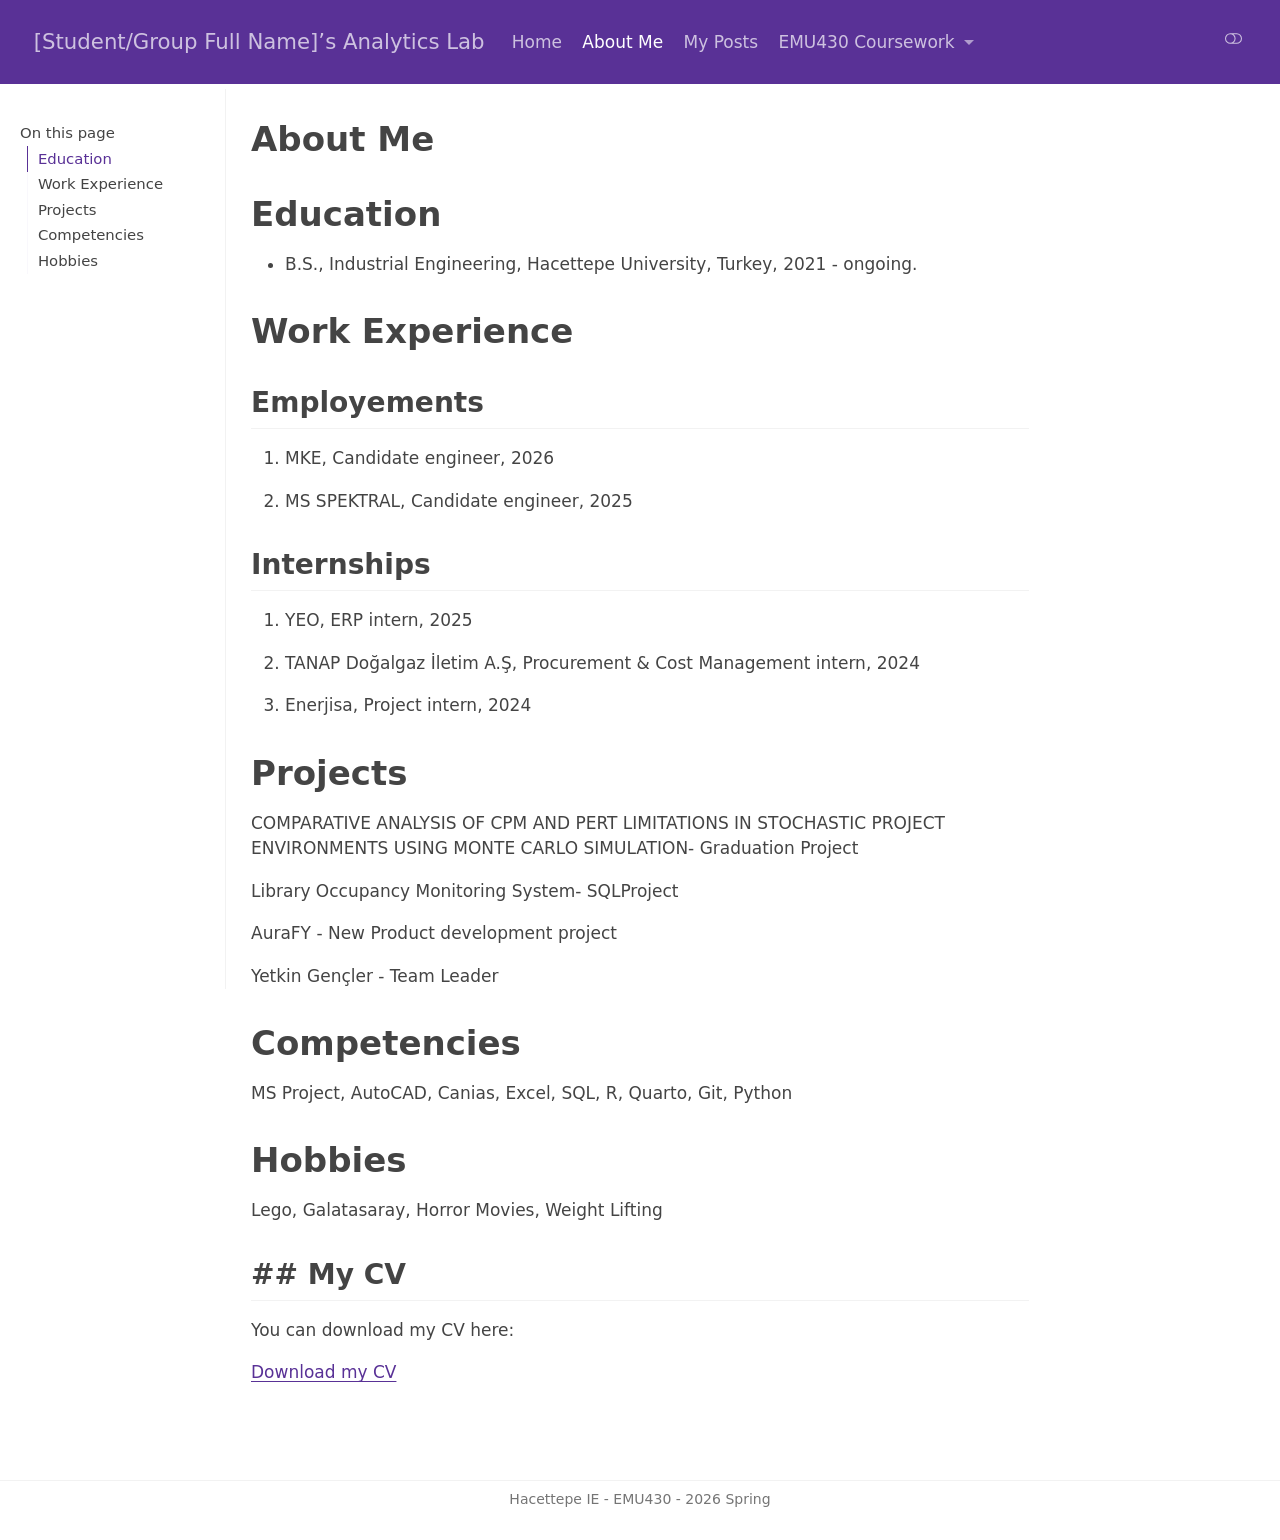
==== docs/about.html @ e5dae3d8 "Update personal website and add CV" ====
<!DOCTYPE html>
<html xmlns="http://www.w3.org/1999/xhtml" lang="en" xml:lang="en"><head>

<meta charset="utf-8">
<meta name="generator" content="quarto-1.8.25">

<meta name="viewport" content="width=device-width, initial-scale=1.0, user-scalable=yes">


<title>About Me – [Student/Group Full Name]’s Analytics Lab</title>
<style>
code{white-space: pre-wrap;}
span.smallcaps{font-variant: small-caps;}
div.columns{display: flex; gap: min(4vw, 1.5em);}
div.column{flex: auto; overflow-x: auto;}
div.hanging-indent{margin-left: 1.5em; text-indent: -1.5em;}
ul.task-list{list-style: none;}
ul.task-list li input[type="checkbox"] {
  width: 0.8em;
  margin: 0 0.8em 0.2em -1em; /* quarto-specific, see https://github.com/quarto-dev/quarto-cli/issues/4556 */ 
  vertical-align: middle;
}
</style>


<script src="site_libs/quarto-nav/quarto-nav.js"></script>
<script src="site_libs/quarto-nav/headroom.min.js"></script>
<script src="site_libs/clipboard/clipboard.min.js"></script>
<script src="site_libs/quarto-search/autocomplete.umd.js"></script>
<script src="site_libs/quarto-search/fuse.min.js"></script>
<script src="site_libs/quarto-search/quarto-search.js"></script>
<meta name="quarto:offset" content="./">
<script src="site_libs/quarto-html/quarto.js" type="module"></script>
<script src="site_libs/quarto-html/tabsets/tabsets.js" type="module"></script>
<script src="site_libs/quarto-html/axe/axe-check.js" type="module"></script>
<script src="site_libs/quarto-html/popper.min.js"></script>
<script src="site_libs/quarto-html/tippy.umd.min.js"></script>
<script src="site_libs/quarto-html/anchor.min.js"></script>
<link href="site_libs/quarto-html/tippy.css" rel="stylesheet">
<link href="site_libs/quarto-html/quarto-syntax-highlighting-7b89279ff1a6dce999919e0e67d4d9ec.css" rel="stylesheet" class="quarto-color-scheme" id="quarto-text-highlighting-styles">
<link href="site_libs/quarto-html/quarto-syntax-highlighting-dark-707d8167ce6003fca903bfe2be84ab7f.css" rel="stylesheet" class="quarto-color-scheme quarto-color-alternate" id="quarto-text-highlighting-styles">
<link href="site_libs/quarto-html/quarto-syntax-highlighting-7b89279ff1a6dce999919e0e67d4d9ec.css" rel="stylesheet" class="quarto-color-scheme-extra" id="quarto-text-highlighting-styles">
<script src="site_libs/bootstrap/bootstrap.min.js"></script>
<link href="site_libs/bootstrap/bootstrap-icons.css" rel="stylesheet">
<link href="site_libs/bootstrap/bootstrap-1f4f0a526e33a25f9ede20238f494f88.min.css" rel="stylesheet" append-hash="true" class="quarto-color-scheme" id="quarto-bootstrap" data-mode="light">
<link href="site_libs/bootstrap/bootstrap-dark-b7d7e4963d0d63b27f52642e5120691d.min.css" rel="stylesheet" append-hash="true" class="quarto-color-scheme quarto-color-alternate" id="quarto-bootstrap" data-mode="dark">
<link href="site_libs/bootstrap/bootstrap-1f4f0a526e33a25f9ede20238f494f88.min.css" rel="stylesheet" append-hash="true" class="quarto-color-scheme-extra" id="quarto-bootstrap" data-mode="light">
<script id="quarto-search-options" type="application/json">{
  "location": "navbar",
  "copy-button": false,
  "collapse-after": 3,
  "panel-placement": "end",
  "type": "overlay",
  "limit": 50,
  "keyboard-shortcut": [
    "f",
    "/",
    "s"
  ],
  "show-item-context": false,
  "language": {
    "search-no-results-text": "No results",
    "search-matching-documents-text": "matching documents",
    "search-copy-link-title": "Copy link to search",
    "search-hide-matches-text": "Hide additional matches",
    "search-more-match-text": "more match in this document",
    "search-more-matches-text": "more matches in this document",
    "search-clear-button-title": "Clear",
    "search-text-placeholder": "",
    "search-detached-cancel-button-title": "Cancel",
    "search-submit-button-title": "Submit",
    "search-label": "Search"
  }
}</script>


<link rel="stylesheet" href="styles.css">
</head>

<body class="docked nav-fixed quarto-light"><script id="quarto-html-before-body" type="application/javascript">
    const toggleBodyColorMode = (bsSheetEl) => {
      const mode = bsSheetEl.getAttribute("data-mode");
      const bodyEl = window.document.querySelector("body");
      if (mode === "dark") {
        bodyEl.classList.add("quarto-dark");
        bodyEl.classList.remove("quarto-light");
      } else {
        bodyEl.classList.add("quarto-light");
        bodyEl.classList.remove("quarto-dark");
      }
    }
    const toggleBodyColorPrimary = () => {
      const bsSheetEl = window.document.querySelector("link#quarto-bootstrap:not([rel=disabled-stylesheet])");
      if (bsSheetEl) {
        toggleBodyColorMode(bsSheetEl);
      }
    }
    const setColorSchemeToggle = (alternate) => {
      const toggles = window.document.querySelectorAll('.quarto-color-scheme-toggle');
      for (let i=0; i < toggles.length; i++) {
        const toggle = toggles[i];
        if (toggle) {
          if (alternate) {
            toggle.classList.add("alternate");
          } else {
            toggle.classList.remove("alternate");
          }
        }
      }
    };
    const toggleColorMode = (alternate) => {
      // Switch the stylesheets
      const primaryStylesheets = window.document.querySelectorAll('link.quarto-color-scheme:not(.quarto-color-alternate)');
      const alternateStylesheets = window.document.querySelectorAll('link.quarto-color-scheme.quarto-color-alternate');
      manageTransitions('#quarto-margin-sidebar .nav-link', false);
      if (alternate) {
        // note: dark is layered on light, we don't disable primary!
        enableStylesheet(alternateStylesheets);
        for (const sheetNode of alternateStylesheets) {
          if (sheetNode.id === "quarto-bootstrap") {
            toggleBodyColorMode(sheetNode);
          }
        }
      } else {
        disableStylesheet(alternateStylesheets);
        enableStylesheet(primaryStylesheets)
        toggleBodyColorPrimary();
      }
      manageTransitions('#quarto-margin-sidebar .nav-link', true);
      // Switch the toggles
      setColorSchemeToggle(alternate)
      // Hack to workaround the fact that safari doesn't
      // properly recolor the scrollbar when toggling (#1455)
      if (navigator.userAgent.indexOf('Safari') > 0 && navigator.userAgent.indexOf('Chrome') == -1) {
        manageTransitions("body", false);
        window.scrollTo(0, 1);
        setTimeout(() => {
          window.scrollTo(0, 0);
          manageTransitions("body", true);
        }, 40);
      }
    }
    const disableStylesheet = (stylesheets) => {
      for (let i=0; i < stylesheets.length; i++) {
        const stylesheet = stylesheets[i];
        stylesheet.rel = 'disabled-stylesheet';
      }
    }
    const enableStylesheet = (stylesheets) => {
      for (let i=0; i < stylesheets.length; i++) {
        const stylesheet = stylesheets[i];
        if(stylesheet.rel !== 'stylesheet') { // for Chrome, which will still FOUC without this check
          stylesheet.rel = 'stylesheet';
        }
      }
    }
    const manageTransitions = (selector, allowTransitions) => {
      const els = window.document.querySelectorAll(selector);
      for (let i=0; i < els.length; i++) {
        const el = els[i];
        if (allowTransitions) {
          el.classList.remove('notransition');
        } else {
          el.classList.add('notransition');
        }
      }
    }
    const isFileUrl = () => {
      return window.location.protocol === 'file:';
    }
    const hasAlternateSentinel = () => {
      let styleSentinel = getColorSchemeSentinel();
      if (styleSentinel !== null) {
        return styleSentinel === "alternate";
      } else {
        return false;
      }
    }
    const setStyleSentinel = (alternate) => {
      const value = alternate ? "alternate" : "default";
      if (!isFileUrl()) {
        window.localStorage.setItem("quarto-color-scheme", value);
      } else {
        localAlternateSentinel = value;
      }
    }
    const getColorSchemeSentinel = () => {
      if (!isFileUrl()) {
        const storageValue = window.localStorage.getItem("quarto-color-scheme");
        return storageValue != null ? storageValue : localAlternateSentinel;
      } else {
        return localAlternateSentinel;
      }
    }
    const toggleGiscusIfUsed = (isAlternate, darkModeDefault) => {
      const baseTheme = document.querySelector('#giscus-base-theme')?.value ?? 'light';
      const alternateTheme = document.querySelector('#giscus-alt-theme')?.value ?? 'dark';
      let newTheme = '';
      if(authorPrefersDark) {
        newTheme = isAlternate ? baseTheme : alternateTheme;
      } else {
        newTheme = isAlternate ? alternateTheme : baseTheme;
      }
      const changeGiscusTheme = () => {
        // From: https://github.com/giscus/giscus/issues/336
        const sendMessage = (message) => {
          const iframe = document.querySelector('iframe.giscus-frame');
          if (!iframe) return;
          iframe.contentWindow.postMessage({ giscus: message }, 'https://giscus.app');
        }
        sendMessage({
          setConfig: {
            theme: newTheme
          }
        });
      }
      const isGiscussLoaded = window.document.querySelector('iframe.giscus-frame') !== null;
      if (isGiscussLoaded) {
        changeGiscusTheme();
      }
    };
    const authorPrefersDark = false;
    const darkModeDefault = authorPrefersDark;
      document.querySelector('link#quarto-text-highlighting-styles.quarto-color-scheme-extra').rel = 'disabled-stylesheet';
      document.querySelector('link#quarto-bootstrap.quarto-color-scheme-extra').rel = 'disabled-stylesheet';
    let localAlternateSentinel = darkModeDefault ? 'alternate' : 'default';
    // Dark / light mode switch
    window.quartoToggleColorScheme = () => {
      // Read the current dark / light value
      let toAlternate = !hasAlternateSentinel();
      toggleColorMode(toAlternate);
      setStyleSentinel(toAlternate);
      toggleGiscusIfUsed(toAlternate, darkModeDefault);
      window.dispatchEvent(new Event('resize'));
    };
    // Switch to dark mode if need be
    if (hasAlternateSentinel()) {
      toggleColorMode(true);
    } else {
      toggleColorMode(false);
    }
  </script>

<div id="quarto-search-results"></div>
  <header id="quarto-header" class="headroom fixed-top">
    <nav class="navbar navbar-expand-lg " data-bs-theme="dark">
      <div class="navbar-container container-fluid">
      <div class="navbar-brand-container mx-auto">
    <a href="./index.html" class="navbar-brand navbar-brand-logo">
    </a>
    <a class="navbar-brand" href="./index.html">
    <span class="navbar-title">[Student/Group Full Name]’s Analytics Lab</span>
    </a>
  </div>
            <div id="quarto-search" class="" title="Search"></div>
          <button class="navbar-toggler" type="button" data-bs-toggle="collapse" data-bs-target="#navbarCollapse" aria-controls="navbarCollapse" role="menu" aria-expanded="false" aria-label="Toggle navigation" onclick="if (window.quartoToggleHeadroom) { window.quartoToggleHeadroom(); }">
  <span class="navbar-toggler-icon"></span>
</button>
          <div class="collapse navbar-collapse" id="navbarCollapse">
            <ul class="navbar-nav navbar-nav-scroll me-auto">
  <li class="nav-item">
    <a class="nav-link" href="./index.html"> 
<span class="menu-text">Home</span></a>
  </li>  
  <li class="nav-item">
    <a class="nav-link active" href="./about.html" aria-current="page"> 
<span class="menu-text">About Me</span></a>
  </li>  
  <li class="nav-item">
    <a class="nav-link" href="./posts.html"> 
<span class="menu-text">My Posts</span></a>
  </li>  
  <li class="nav-item dropdown ">
    <a class="nav-link dropdown-toggle" href="#" id="nav-menu-emu430-coursework" role="link" data-bs-toggle="dropdown" aria-expanded="false">
 <span class="menu-text">EMU430 Coursework</span>
    </a>
    <ul class="dropdown-menu" aria-labelledby="nav-menu-emu430-coursework">    
        <li>
    <a class="dropdown-item" href="./assignments.html">
 <span class="dropdown-text">Assignments</span></a>
  </li>  
        <li>
    <a class="dropdown-item" href="./project.html">
 <span class="dropdown-text">Project</span></a>
  </li>  
    </ul>
  </li>
</ul>
          </div> <!-- /navcollapse -->
            <div class="quarto-navbar-tools tools-wide">
    <a href="https://twitter.com" title="" class="quarto-navigation-tool px-1" aria-label=""><i class="bi bi-github"></i></a>
    <a href="https://twitter.com" title="" class="quarto-navigation-tool px-1" aria-label=""><i class="bi bi-twitter"></i></a>
    <a href="https://linkedin.com" title="" class="quarto-navigation-tool px-1" aria-label=""><i class="bi bi-linkedin"></i></a>
  <a href="" class="quarto-color-scheme-toggle quarto-navigation-tool  px-1" onclick="window.quartoToggleColorScheme(); return false;" title="Toggle dark mode"><i class="bi"></i></a>
</div>
      </div> <!-- /container-fluid -->
    </nav>
</header>
<!-- content -->
<div id="quarto-content" class="quarto-container page-columns page-rows-contents page-layout-article page-navbar">
<!-- sidebar -->
  <nav id="quarto-sidebar" class="sidebar collapse collapse-horizontal quarto-sidebar-collapse-item sidebar-navigation docked overflow-auto">
    <nav id="TOC" role="doc-toc" class="toc-active">
    <h2 id="toc-title">On this page</h2>
   
  <ul>
  <li><a href="#education" id="toc-education" class="nav-link active" data-scroll-target="#education">Education</a></li>
  <li><a href="#work-experience" id="toc-work-experience" class="nav-link" data-scroll-target="#work-experience">Work Experience</a>
  <ul class="collapse">
  <li><a href="#employements" id="toc-employements" class="nav-link" data-scroll-target="#employements">Employements</a></li>
  <li><a href="#internships" id="toc-internships" class="nav-link" data-scroll-target="#internships">Internships</a></li>
  </ul></li>
  <li><a href="#projects" id="toc-projects" class="nav-link" data-scroll-target="#projects">Projects</a></li>
  <li><a href="#competencies" id="toc-competencies" class="nav-link" data-scroll-target="#competencies">Competencies</a></li>
  <li><a href="#hobbies" id="toc-hobbies" class="nav-link" data-scroll-target="#hobbies">Hobbies</a>
  <ul class="collapse">
  <li><a href="#my-cv" id="toc-my-cv" class="nav-link" data-scroll-target="#my-cv">## My CV</a></li>
  </ul></li>
  </ul>
</nav>
</nav>
<div id="quarto-sidebar-glass" class="quarto-sidebar-collapse-item" data-bs-toggle="collapse" data-bs-target=".quarto-sidebar-collapse-item"></div>
<!-- margin-sidebar -->
    <div id="quarto-margin-sidebar" class="sidebar margin-sidebar zindex-bottom">
    </div>
<!-- main -->
<main class="content" id="quarto-document-content">


<header id="title-block-header" class="quarto-title-block default">
<div class="quarto-title">
<h1 class="title">About Me</h1>
</div>



<div class="quarto-title-meta">

    
  
    
  </div>
  


</header>


<section id="education" class="level1">
<h1>Education</h1>
<ul>
<li>B.S., Industrial Engineering, Hacettepe University, Turkey, 2021 - ongoing.</li>
</ul>
</section>
<section id="work-experience" class="level1">
<h1>Work Experience</h1>
<section id="employements" class="level2">
<h2 class="anchored" data-anchor-id="employements">Employements</h2>
<ol type="1">
<li><p>MKE, Candidate engineer, 2026</p></li>
<li><p>MS SPEKTRAL, Candidate engineer, 2025</p></li>
</ol>
</section>
<section id="internships" class="level2">
<h2 class="anchored" data-anchor-id="internships">Internships</h2>
<ol type="1">
<li><p>YEO, ERP intern, 2025</p></li>
<li><p>TANAP Doğalgaz İletim A.Ş, Procurement &amp; Cost Management intern, 2024</p></li>
<li><p>Enerjisa, Project intern, 2024</p></li>
</ol>
</section>
</section>
<section id="projects" class="level1">
<h1>Projects</h1>
<p>COMPARATIVE ANALYSIS OF CPM AND PERT LIMITATIONS IN STOCHASTIC PROJECT ENVIRONMENTS USING MONTE CARLO SIMULATION- Graduation Project</p>
<p>Library Occupancy Monitoring System- SQLProject</p>
<p>AuraFY - New Product development project</p>
<p>Yetkin Gençler - Team Leader</p>
</section>
<section id="competencies" class="level1">
<h1>Competencies</h1>
<p>MS Project, AutoCAD, Canias, Excel, SQL, R, Quarto, Git, Python</p>
</section>
<section id="hobbies" class="level1">
<h1>Hobbies</h1>
<p>Lego, Galatasaray, Horror Movies, Weight Lifting<br>
</p>
<section id="my-cv" class="level2">
<h2 class="anchored" data-anchor-id="my-cv">## My CV</h2>
<p>You can download my CV here:</p>
<p><a href="cv.pdf">Download my CV</a></p>


</section>
</section>

<a onclick="window.scrollTo(0, 0); return false;" role="button" id="quarto-back-to-top"><i class="bi bi-arrow-up"></i> Back to top</a></main> <!-- /main -->
<script id="quarto-html-after-body" type="application/javascript">
  window.document.addEventListener("DOMContentLoaded", function (event) {
    // Ensure there is a toggle, if there isn't float one in the top right
    if (window.document.querySelector('.quarto-color-scheme-toggle') === null) {
      const a = window.document.createElement('a');
      a.classList.add('top-right');
      a.classList.add('quarto-color-scheme-toggle');
      a.href = "";
      a.onclick = function() { try { window.quartoToggleColorScheme(); } catch {} return false; };
      const i = window.document.createElement("i");
      i.classList.add('bi');
      a.appendChild(i);
      window.document.body.appendChild(a);
    }
    setColorSchemeToggle(hasAlternateSentinel())
    const icon = "";
    const anchorJS = new window.AnchorJS();
    anchorJS.options = {
      placement: 'right',
      icon: icon
    };
    anchorJS.add('.anchored');
    const isCodeAnnotation = (el) => {
      for (const clz of el.classList) {
        if (clz.startsWith('code-annotation-')) {                     
          return true;
        }
      }
      return false;
    }
    const onCopySuccess = function(e) {
      // button target
      const button = e.trigger;
      // don't keep focus
      button.blur();
      // flash "checked"
      button.classList.add('code-copy-button-checked');
      var currentTitle = button.getAttribute("title");
      button.setAttribute("title", "Copied!");
      let tooltip;
      if (window.bootstrap) {
        button.setAttribute("data-bs-toggle", "tooltip");
        button.setAttribute("data-bs-placement", "left");
        button.setAttribute("data-bs-title", "Copied!");
        tooltip = new bootstrap.Tooltip(button, 
          { trigger: "manual", 
            customClass: "code-copy-button-tooltip",
            offset: [0, -8]});
        tooltip.show();    
      }
      setTimeout(function() {
        if (tooltip) {
          tooltip.hide();
          button.removeAttribute("data-bs-title");
          button.removeAttribute("data-bs-toggle");
          button.removeAttribute("data-bs-placement");
        }
        button.setAttribute("title", currentTitle);
        button.classList.remove('code-copy-button-checked');
      }, 1000);
      // clear code selection
      e.clearSelection();
    }
    const getTextToCopy = function(trigger) {
      const outerScaffold = trigger.parentElement.cloneNode(true);
      const codeEl = outerScaffold.querySelector('code');
      for (const childEl of codeEl.children) {
        if (isCodeAnnotation(childEl)) {
          childEl.remove();
        }
      }
      return codeEl.innerText;
    }
    const clipboard = new window.ClipboardJS('.code-copy-button:not([data-in-quarto-modal])', {
      text: getTextToCopy
    });
    clipboard.on('success', onCopySuccess);
    if (window.document.getElementById('quarto-embedded-source-code-modal')) {
      const clipboardModal = new window.ClipboardJS('.code-copy-button[data-in-quarto-modal]', {
        text: getTextToCopy,
        container: window.document.getElementById('quarto-embedded-source-code-modal')
      });
      clipboardModal.on('success', onCopySuccess);
    }
      var localhostRegex = new RegExp(/^(?:http|https):\/\/localhost\:?[0-9]*\//);
      var mailtoRegex = new RegExp(/^mailto:/);
        var filterRegex = new RegExp('/' + window.location.host + '/');
      var isInternal = (href) => {
          return filterRegex.test(href) || localhostRegex.test(href) || mailtoRegex.test(href);
      }
      // Inspect non-navigation links and adorn them if external
     var links = window.document.querySelectorAll('a[href]:not(.nav-link):not(.navbar-brand):not(.toc-action):not(.sidebar-link):not(.sidebar-item-toggle):not(.pagination-link):not(.no-external):not([aria-hidden]):not(.dropdown-item):not(.quarto-navigation-tool):not(.about-link)');
      for (var i=0; i<links.length; i++) {
        const link = links[i];
        if (!isInternal(link.href)) {
          // undo the damage that might have been done by quarto-nav.js in the case of
          // links that we want to consider external
          if (link.dataset.originalHref !== undefined) {
            link.href = link.dataset.originalHref;
          }
        }
      }
    function tippyHover(el, contentFn, onTriggerFn, onUntriggerFn) {
      const config = {
        allowHTML: true,
        maxWidth: 500,
        delay: 100,
        arrow: false,
        appendTo: function(el) {
            return el.parentElement;
        },
        interactive: true,
        interactiveBorder: 10,
        theme: 'quarto',
        placement: 'bottom-start',
      };
      if (contentFn) {
        config.content = contentFn;
      }
      if (onTriggerFn) {
        config.onTrigger = onTriggerFn;
      }
      if (onUntriggerFn) {
        config.onUntrigger = onUntriggerFn;
      }
      window.tippy(el, config); 
    }
    const noterefs = window.document.querySelectorAll('a[role="doc-noteref"]');
    for (var i=0; i<noterefs.length; i++) {
      const ref = noterefs[i];
      tippyHover(ref, function() {
        // use id or data attribute instead here
        let href = ref.getAttribute('data-footnote-href') || ref.getAttribute('href');
        try { href = new URL(href).hash; } catch {}
        const id = href.replace(/^#\/?/, "");
        const note = window.document.getElementById(id);
        if (note) {
          return note.innerHTML;
        } else {
          return "";
        }
      });
    }
    const xrefs = window.document.querySelectorAll('a.quarto-xref');
    const processXRef = (id, note) => {
      // Strip column container classes
      const stripColumnClz = (el) => {
        el.classList.remove("page-full", "page-columns");
        if (el.children) {
          for (const child of el.children) {
            stripColumnClz(child);
          }
        }
      }
      stripColumnClz(note)
      if (id === null || id.startsWith('sec-')) {
        // Special case sections, only their first couple elements
        const container = document.createElement("div");
        if (note.children && note.children.length > 2) {
          container.appendChild(note.children[0].cloneNode(true));
          for (let i = 1; i < note.children.length; i++) {
            const child = note.children[i];
            if (child.tagName === "P" && child.innerText === "") {
              continue;
            } else {
              container.appendChild(child.cloneNode(true));
              break;
            }
          }
          if (window.Quarto?.typesetMath) {
            window.Quarto.typesetMath(container);
          }
          return container.innerHTML
        } else {
          if (window.Quarto?.typesetMath) {
            window.Quarto.typesetMath(note);
          }
          return note.innerHTML;
        }
      } else {
        // Remove any anchor links if they are present
        const anchorLink = note.querySelector('a.anchorjs-link');
        if (anchorLink) {
          anchorLink.remove();
        }
        if (window.Quarto?.typesetMath) {
          window.Quarto.typesetMath(note);
        }
        if (note.classList.contains("callout")) {
          return note.outerHTML;
        } else {
          return note.innerHTML;
        }
      }
    }
    for (var i=0; i<xrefs.length; i++) {
      const xref = xrefs[i];
      tippyHover(xref, undefined, function(instance) {
        instance.disable();
        let url = xref.getAttribute('href');
        let hash = undefined; 
        if (url.startsWith('#')) {
          hash = url;
        } else {
          try { hash = new URL(url).hash; } catch {}
        }
        if (hash) {
          const id = hash.replace(/^#\/?/, "");
          const note = window.document.getElementById(id);
          if (note !== null) {
            try {
              const html = processXRef(id, note.cloneNode(true));
              instance.setContent(html);
            } finally {
              instance.enable();
              instance.show();
            }
          } else {
            // See if we can fetch this
            fetch(url.split('#')[0])
            .then(res => res.text())
            .then(html => {
              const parser = new DOMParser();
              const htmlDoc = parser.parseFromString(html, "text/html");
              const note = htmlDoc.getElementById(id);
              if (note !== null) {
                const html = processXRef(id, note);
                instance.setContent(html);
              } 
            }).finally(() => {
              instance.enable();
              instance.show();
            });
          }
        } else {
          // See if we can fetch a full url (with no hash to target)
          // This is a special case and we should probably do some content thinning / targeting
          fetch(url)
          .then(res => res.text())
          .then(html => {
            const parser = new DOMParser();
            const htmlDoc = parser.parseFromString(html, "text/html");
            const note = htmlDoc.querySelector('main.content');
            if (note !== null) {
              // This should only happen for chapter cross references
              // (since there is no id in the URL)
              // remove the first header
              if (note.children.length > 0 && note.children[0].tagName === "HEADER") {
                note.children[0].remove();
              }
              const html = processXRef(null, note);
              instance.setContent(html);
            } 
          }).finally(() => {
            instance.enable();
            instance.show();
          });
        }
      }, function(instance) {
      });
    }
        let selectedAnnoteEl;
        const selectorForAnnotation = ( cell, annotation) => {
          let cellAttr = 'data-code-cell="' + cell + '"';
          let lineAttr = 'data-code-annotation="' +  annotation + '"';
          const selector = 'span[' + cellAttr + '][' + lineAttr + ']';
          return selector;
        }
        const selectCodeLines = (annoteEl) => {
          const doc = window.document;
          const targetCell = annoteEl.getAttribute("data-target-cell");
          const targetAnnotation = annoteEl.getAttribute("data-target-annotation");
          const annoteSpan = window.document.querySelector(selectorForAnnotation(targetCell, targetAnnotation));
          const lines = annoteSpan.getAttribute("data-code-lines").split(",");
          const lineIds = lines.map((line) => {
            return targetCell + "-" + line;
          })
          let top = null;
          let height = null;
          let parent = null;
          if (lineIds.length > 0) {
              //compute the position of the single el (top and bottom and make a div)
              const el = window.document.getElementById(lineIds[0]);
              top = el.offsetTop;
              height = el.offsetHeight;
              parent = el.parentElement.parentElement;
            if (lineIds.length > 1) {
              const lastEl = window.document.getElementById(lineIds[lineIds.length - 1]);
              const bottom = lastEl.offsetTop + lastEl.offsetHeight;
              height = bottom - top;
            }
            if (top !== null && height !== null && parent !== null) {
              // cook up a div (if necessary) and position it 
              let div = window.document.getElementById("code-annotation-line-highlight");
              if (div === null) {
                div = window.document.createElement("div");
                div.setAttribute("id", "code-annotation-line-highlight");
                div.style.position = 'absolute';
                parent.appendChild(div);
              }
              div.style.top = top - 2 + "px";
              div.style.height = height + 4 + "px";
              div.style.left = 0;
              let gutterDiv = window.document.getElementById("code-annotation-line-highlight-gutter");
              if (gutterDiv === null) {
                gutterDiv = window.document.createElement("div");
                gutterDiv.setAttribute("id", "code-annotation-line-highlight-gutter");
                gutterDiv.style.position = 'absolute';
                const codeCell = window.document.getElementById(targetCell);
                const gutter = codeCell.querySelector('.code-annotation-gutter');
                gutter.appendChild(gutterDiv);
              }
              gutterDiv.style.top = top - 2 + "px";
              gutterDiv.style.height = height + 4 + "px";
            }
            selectedAnnoteEl = annoteEl;
          }
        };
        const unselectCodeLines = () => {
          const elementsIds = ["code-annotation-line-highlight", "code-annotation-line-highlight-gutter"];
          elementsIds.forEach((elId) => {
            const div = window.document.getElementById(elId);
            if (div) {
              div.remove();
            }
          });
          selectedAnnoteEl = undefined;
        };
          // Handle positioning of the toggle
      window.addEventListener(
        "resize",
        throttle(() => {
          elRect = undefined;
          if (selectedAnnoteEl) {
            selectCodeLines(selectedAnnoteEl);
          }
        }, 10)
      );
      function throttle(fn, ms) {
      let throttle = false;
      let timer;
        return (...args) => {
          if(!throttle) { // first call gets through
              fn.apply(this, args);
              throttle = true;
          } else { // all the others get throttled
              if(timer) clearTimeout(timer); // cancel #2
              timer = setTimeout(() => {
                fn.apply(this, args);
                timer = throttle = false;
              }, ms);
          }
        };
      }
        // Attach click handler to the DT
        const annoteDls = window.document.querySelectorAll('dt[data-target-cell]');
        for (const annoteDlNode of annoteDls) {
          annoteDlNode.addEventListener('click', (event) => {
            const clickedEl = event.target;
            if (clickedEl !== selectedAnnoteEl) {
              unselectCodeLines();
              const activeEl = window.document.querySelector('dt[data-target-cell].code-annotation-active');
              if (activeEl) {
                activeEl.classList.remove('code-annotation-active');
              }
              selectCodeLines(clickedEl);
              clickedEl.classList.add('code-annotation-active');
            } else {
              // Unselect the line
              unselectCodeLines();
              clickedEl.classList.remove('code-annotation-active');
            }
          });
        }
    const findCites = (el) => {
      const parentEl = el.parentElement;
      if (parentEl) {
        const cites = parentEl.dataset.cites;
        if (cites) {
          return {
            el,
            cites: cites.split(' ')
          };
        } else {
          return findCites(el.parentElement)
        }
      } else {
        return undefined;
      }
    };
    var bibliorefs = window.document.querySelectorAll('a[role="doc-biblioref"]');
    for (var i=0; i<bibliorefs.length; i++) {
      const ref = bibliorefs[i];
      const citeInfo = findCites(ref);
      if (citeInfo) {
        tippyHover(citeInfo.el, function() {
          var popup = window.document.createElement('div');
          citeInfo.cites.forEach(function(cite) {
            var citeDiv = window.document.createElement('div');
            citeDiv.classList.add('hanging-indent');
            citeDiv.classList.add('csl-entry');
            var biblioDiv = window.document.getElementById('ref-' + cite);
            if (biblioDiv) {
              citeDiv.innerHTML = biblioDiv.innerHTML;
            }
            popup.appendChild(citeDiv);
          });
          return popup.innerHTML;
        });
      }
    }
  });
  </script>
</div> <!-- /content -->
<footer class="footer">
  <div class="nav-footer">
    <div class="nav-footer-left">
      &nbsp;
    </div>   
    <div class="nav-footer-center">
<p>Hacettepe IE - EMU430 - 2026 Spring</p>
</div>
    <div class="nav-footer-right">
      &nbsp;
    </div>
  </div>
</footer>




</body></html>
---- docs/site_libs/quarto-html/quarto-syntax-highlighting-7b89279ff1a6dce999919e0e67d4d9ec.css ----
/* quarto syntax highlight colors */
:root {
  --quarto-hl-ot-color: #003B4F;
  --quarto-hl-at-color: #657422;
  --quarto-hl-ss-color: #20794D;
  --quarto-hl-an-color: #5E5E5E;
  --quarto-hl-fu-color: #4758AB;
  --quarto-hl-st-color: #20794D;
  --quarto-hl-cf-color: #003B4F;
  --quarto-hl-op-color: #5E5E5E;
  --quarto-hl-er-color: #AD0000;
  --quarto-hl-bn-color: #AD0000;
  --quarto-hl-al-color: #AD0000;
  --quarto-hl-va-color: #111111;
  --quarto-hl-bu-color: inherit;
  --quarto-hl-ex-color: inherit;
  --quarto-hl-pp-color: #AD0000;
  --quarto-hl-in-color: #5E5E5E;
  --quarto-hl-vs-color: #20794D;
  --quarto-hl-wa-color: #5E5E5E;
  --quarto-hl-do-color: #5E5E5E;
  --quarto-hl-im-color: #00769E;
  --quarto-hl-ch-color: #20794D;
  --quarto-hl-dt-color: #AD0000;
  --quarto-hl-fl-color: #AD0000;
  --quarto-hl-co-color: #5E5E5E;
  --quarto-hl-cv-color: #5E5E5E;
  --quarto-hl-cn-color: #8f5902;
  --quarto-hl-sc-color: #5E5E5E;
  --quarto-hl-dv-color: #AD0000;
  --quarto-hl-kw-color: #003B4F;
}

/* other quarto variables */
:root {
  --quarto-font-monospace: SFMono-Regular, Menlo, Monaco, Consolas, "Liberation Mono", "Courier New", monospace;
}

/* syntax highlight based on Pandoc's rules */
pre > code.sourceCode > span {
  color: #003B4F;
}

code.sourceCode > span {
  color: #003B4F;
}

div.sourceCode,
div.sourceCode pre.sourceCode {
  color: #003B4F;
}

/* Normal */
code span {
  color: #003B4F;
}

/* Alert */
code span.al {
  color: #AD0000;
  font-style: inherit;
}

/* Annotation */
code span.an {
  color: #5E5E5E;
  font-style: inherit;
}

/* Attribute */
code span.at {
  color: #657422;
  font-style: inherit;
}

/* BaseN */
code span.bn {
  color: #AD0000;
  font-style: inherit;
}

/* BuiltIn */
code span.bu {
  font-style: inherit;
}

/* ControlFlow */
code span.cf {
  color: #003B4F;
  font-weight: bold;
  font-style: inherit;
}

/* Char */
code span.ch {
  color: #20794D;
  font-style: inherit;
}

/* Constant */
code span.cn {
  color: #8f5902;
  font-style: inherit;
}

/* Comment */
code span.co {
  color: #5E5E5E;
  font-style: inherit;
}

/* CommentVar */
code span.cv {
  color: #5E5E5E;
  font-style: italic;
}

/* Documentation */
code span.do {
  color: #5E5E5E;
  font-style: italic;
}

/* DataType */
code span.dt {
  color: #AD0000;
  font-style: inherit;
}

/* DecVal */
code span.dv {
  color: #AD0000;
  font-style: inherit;
}

/* Error */
code span.er {
  color: #AD0000;
  font-style: inherit;
}

/* Extension */
code span.ex {
  font-style: inherit;
}

/* Float */
code span.fl {
  color: #AD0000;
  font-style: inherit;
}

/* Function */
code span.fu {
  color: #4758AB;
  font-style: inherit;
}

/* Import */
code span.im {
  color: #00769E;
  font-style: inherit;
}

/* Information */
code span.in {
  color: #5E5E5E;
  font-style: inherit;
}

/* Keyword */
code span.kw {
  color: #003B4F;
  font-weight: bold;
  font-style: inherit;
}

/* Operator */
code span.op {
  color: #5E5E5E;
  font-style: inherit;
}

/* Other */
code span.ot {
  color: #003B4F;
  font-style: inherit;
}

/* Preprocessor */
code span.pp {
  color: #AD0000;
  font-style: inherit;
}

/* SpecialChar */
code span.sc {
  color: #5E5E5E;
  font-style: inherit;
}

/* SpecialString */
code span.ss {
  color: #20794D;
  font-style: inherit;
}

/* String */
code span.st {
  color: #20794D;
  font-style: inherit;
}

/* Variable */
code span.va {
  color: #111111;
  font-style: inherit;
}

/* VerbatimString */
code span.vs {
  color: #20794D;
  font-style: inherit;
}

/* Warning */
code span.wa {
  color: #5E5E5E;
  font-style: italic;
}

.prevent-inlining {
  content: "</";
}

/*# sourceMappingURL=3944bc705cfaf4c80e56f77c5205168a.css.map */
---- docs/site_libs/quarto-html/quarto-syntax-highlighting-dark-707d8167ce6003fca903bfe2be84ab7f.css ----
/* quarto syntax highlight colors */
:root {
  --quarto-hl-al-color: #f07178;
  --quarto-hl-an-color: #d4d0ab;
  --quarto-hl-at-color: #00e0e0;
  --quarto-hl-bn-color: #d4d0ab;
  --quarto-hl-bu-color: #abe338;
  --quarto-hl-ch-color: #abe338;
  --quarto-hl-co-color: #f8f8f2;
  --quarto-hl-cv-color: #ffd700;
  --quarto-hl-cn-color: #ffd700;
  --quarto-hl-cf-color: #ffa07a;
  --quarto-hl-dt-color: #ffa07a;
  --quarto-hl-dv-color: #d4d0ab;
  --quarto-hl-do-color: #f8f8f2;
  --quarto-hl-er-color: #f07178;
  --quarto-hl-ex-color: #00e0e0;
  --quarto-hl-fl-color: #d4d0ab;
  --quarto-hl-fu-color: #ffa07a;
  --quarto-hl-im-color: #abe338;
  --quarto-hl-in-color: #d4d0ab;
  --quarto-hl-kw-color: #ffa07a;
  --quarto-hl-op-color: #ffa07a;
  --quarto-hl-ot-color: #00e0e0;
  --quarto-hl-pp-color: #dcc6e0;
  --quarto-hl-re-color: #00e0e0;
  --quarto-hl-sc-color: #abe338;
  --quarto-hl-ss-color: #abe338;
  --quarto-hl-st-color: #abe338;
  --quarto-hl-va-color: #00e0e0;
  --quarto-hl-vs-color: #abe338;
  --quarto-hl-wa-color: #dcc6e0;
}

/* other quarto variables */
:root {
  --quarto-font-monospace: SFMono-Regular, Menlo, Monaco, Consolas, "Liberation Mono", "Courier New", monospace;
}

/* syntax highlight based on Pandoc's rules */
pre > code.sourceCode > span {
  color: #f8f8f2;
}

code.sourceCode > span {
  color: #f8f8f2;
}

div.sourceCode,
div.sourceCode pre.sourceCode {
  color: #f8f8f2;
}

/* Normal */
code span {
  color: #f8f8f2;
}

/* Alert */
code span.al {
  color: #f07178;
}

/* Annotation */
code span.an {
  color: #d4d0ab;
}

/* Attribute */
code span.at {
  color: #00e0e0;
}

/* BaseN */
code span.bn {
  color: #d4d0ab;
}

/* BuiltIn */
code span.bu {
  color: #abe338;
}

/* ControlFlow */
code span.cf {
  font-weight: bold;
  color: #ffa07a;
}

/* Char */
code span.ch {
  color: #abe338;
}

/* Constant */
code span.cn {
  color: #ffd700;
}

/* Comment */
code span.co {
  font-style: italic;
  color: #f8f8f2;
}

/* CommentVar */
code span.cv {
  color: #ffd700;
}

/* Documentation */
code span.do {
  color: #f8f8f2;
}

/* DataType */
code span.dt {
  color: #ffa07a;
}

/* DecVal */
code span.dv {
  color: #d4d0ab;
}

/* Error */
code span.er {
  color: #f07178;
  text-decoration: underline;
}

/* Extension */
code span.ex {
  font-weight: bold;
  color: #00e0e0;
}

/* Float */
code span.fl {
  color: #d4d0ab;
}

/* Function */
code span.fu {
  color: #ffa07a;
}

/* Import */
code span.im {
  color: #abe338;
}

/* Information */
code span.in {
  color: #d4d0ab;
}

/* Keyword */
code span.kw {
  font-weight: bold;
  color: #ffa07a;
}

/* Operator */
code span.op {
  color: #ffa07a;
}

/* Other */
code span.ot {
  color: #00e0e0;
}

/* Preprocessor */
code span.pp {
  color: #dcc6e0;
}

/* RegionMarker */
code span.re {
  background-color: #f8f8f2;
  color: #00e0e0;
}

/* SpecialChar */
code span.sc {
  color: #abe338;
}

/* SpecialString */
code span.ss {
  color: #abe338;
}

/* String */
code span.st {
  color: #abe338;
}

/* Variable */
code span.va {
  color: #00e0e0;
}

/* VerbatimString */
code span.vs {
  color: #abe338;
}

/* Warning */
code span.wa {
  color: #dcc6e0;
}

.prevent-inlining {
  content: "</";
}

/*# sourceMappingURL=f5ab3bb6f5ded8da9f12dd3a91d3da26.css.map */
---- docs/site_libs/quarto-html/quarto-syntax-highlighting-7b89279ff1a6dce999919e0e67d4d9ec.css ----
/* quarto syntax highlight colors */
:root {
  --quarto-hl-ot-color: #003B4F;
  --quarto-hl-at-color: #657422;
  --quarto-hl-ss-color: #20794D;
  --quarto-hl-an-color: #5E5E5E;
  --quarto-hl-fu-color: #4758AB;
  --quarto-hl-st-color: #20794D;
  --quarto-hl-cf-color: #003B4F;
  --quarto-hl-op-color: #5E5E5E;
  --quarto-hl-er-color: #AD0000;
  --quarto-hl-bn-color: #AD0000;
  --quarto-hl-al-color: #AD0000;
  --quarto-hl-va-color: #111111;
  --quarto-hl-bu-color: inherit;
  --quarto-hl-ex-color: inherit;
  --quarto-hl-pp-color: #AD0000;
  --quarto-hl-in-color: #5E5E5E;
  --quarto-hl-vs-color: #20794D;
  --quarto-hl-wa-color: #5E5E5E;
  --quarto-hl-do-color: #5E5E5E;
  --quarto-hl-im-color: #00769E;
  --quarto-hl-ch-color: #20794D;
  --quarto-hl-dt-color: #AD0000;
  --quarto-hl-fl-color: #AD0000;
  --quarto-hl-co-color: #5E5E5E;
  --quarto-hl-cv-color: #5E5E5E;
  --quarto-hl-cn-color: #8f5902;
  --quarto-hl-sc-color: #5E5E5E;
  --quarto-hl-dv-color: #AD0000;
  --quarto-hl-kw-color: #003B4F;
}

/* other quarto variables */
:root {
  --quarto-font-monospace: SFMono-Regular, Menlo, Monaco, Consolas, "Liberation Mono", "Courier New", monospace;
}

/* syntax highlight based on Pandoc's rules */
pre > code.sourceCode > span {
  color: #003B4F;
}

code.sourceCode > span {
  color: #003B4F;
}

div.sourceCode,
div.sourceCode pre.sourceCode {
  color: #003B4F;
}

/* Normal */
code span {
  color: #003B4F;
}

/* Alert */
code span.al {
  color: #AD0000;
  font-style: inherit;
}

/* Annotation */
code span.an {
  color: #5E5E5E;
  font-style: inherit;
}

/* Attribute */
code span.at {
  color: #657422;
  font-style: inherit;
}

/* BaseN */
code span.bn {
  color: #AD0000;
  font-style: inherit;
}

/* BuiltIn */
code span.bu {
  font-style: inherit;
}

/* ControlFlow */
code span.cf {
  color: #003B4F;
  font-weight: bold;
  font-style: inherit;
}

/* Char */
code span.ch {
  color: #20794D;
  font-style: inherit;
}

/* Constant */
code span.cn {
  color: #8f5902;
  font-style: inherit;
}

/* Comment */
code span.co {
  color: #5E5E5E;
  font-style: inherit;
}

/* CommentVar */
code span.cv {
  color: #5E5E5E;
  font-style: italic;
}

/* Documentation */
code span.do {
  color: #5E5E5E;
  font-style: italic;
}

/* DataType */
code span.dt {
  color: #AD0000;
  font-style: inherit;
}

/* DecVal */
code span.dv {
  color: #AD0000;
  font-style: inherit;
}

/* Error */
code span.er {
  color: #AD0000;
  font-style: inherit;
}

/* Extension */
code span.ex {
  font-style: inherit;
}

/* Float */
code span.fl {
  color: #AD0000;
  font-style: inherit;
}

/* Function */
code span.fu {
  color: #4758AB;
  font-style: inherit;
}

/* Import */
code span.im {
  color: #00769E;
  font-style: inherit;
}

/* Information */
code span.in {
  color: #5E5E5E;
  font-style: inherit;
}

/* Keyword */
code span.kw {
  color: #003B4F;
  font-weight: bold;
  font-style: inherit;
}

/* Operator */
code span.op {
  color: #5E5E5E;
  font-style: inherit;
}

/* Other */
code span.ot {
  color: #003B4F;
  font-style: inherit;
}

/* Preprocessor */
code span.pp {
  color: #AD0000;
  font-style: inherit;
}

/* SpecialChar */
code span.sc {
  color: #5E5E5E;
  font-style: inherit;
}

/* SpecialString */
code span.ss {
  color: #20794D;
  font-style: inherit;
}

/* String */
code span.st {
  color: #20794D;
  font-style: inherit;
}

/* Variable */
code span.va {
  color: #111111;
  font-style: inherit;
}

/* VerbatimString */
code span.vs {
  color: #20794D;
  font-style: inherit;
}

/* Warning */
code span.wa {
  color: #5E5E5E;
  font-style: italic;
}

.prevent-inlining {
  content: "</";
}

/*# sourceMappingURL=3944bc705cfaf4c80e56f77c5205168a.css.map */
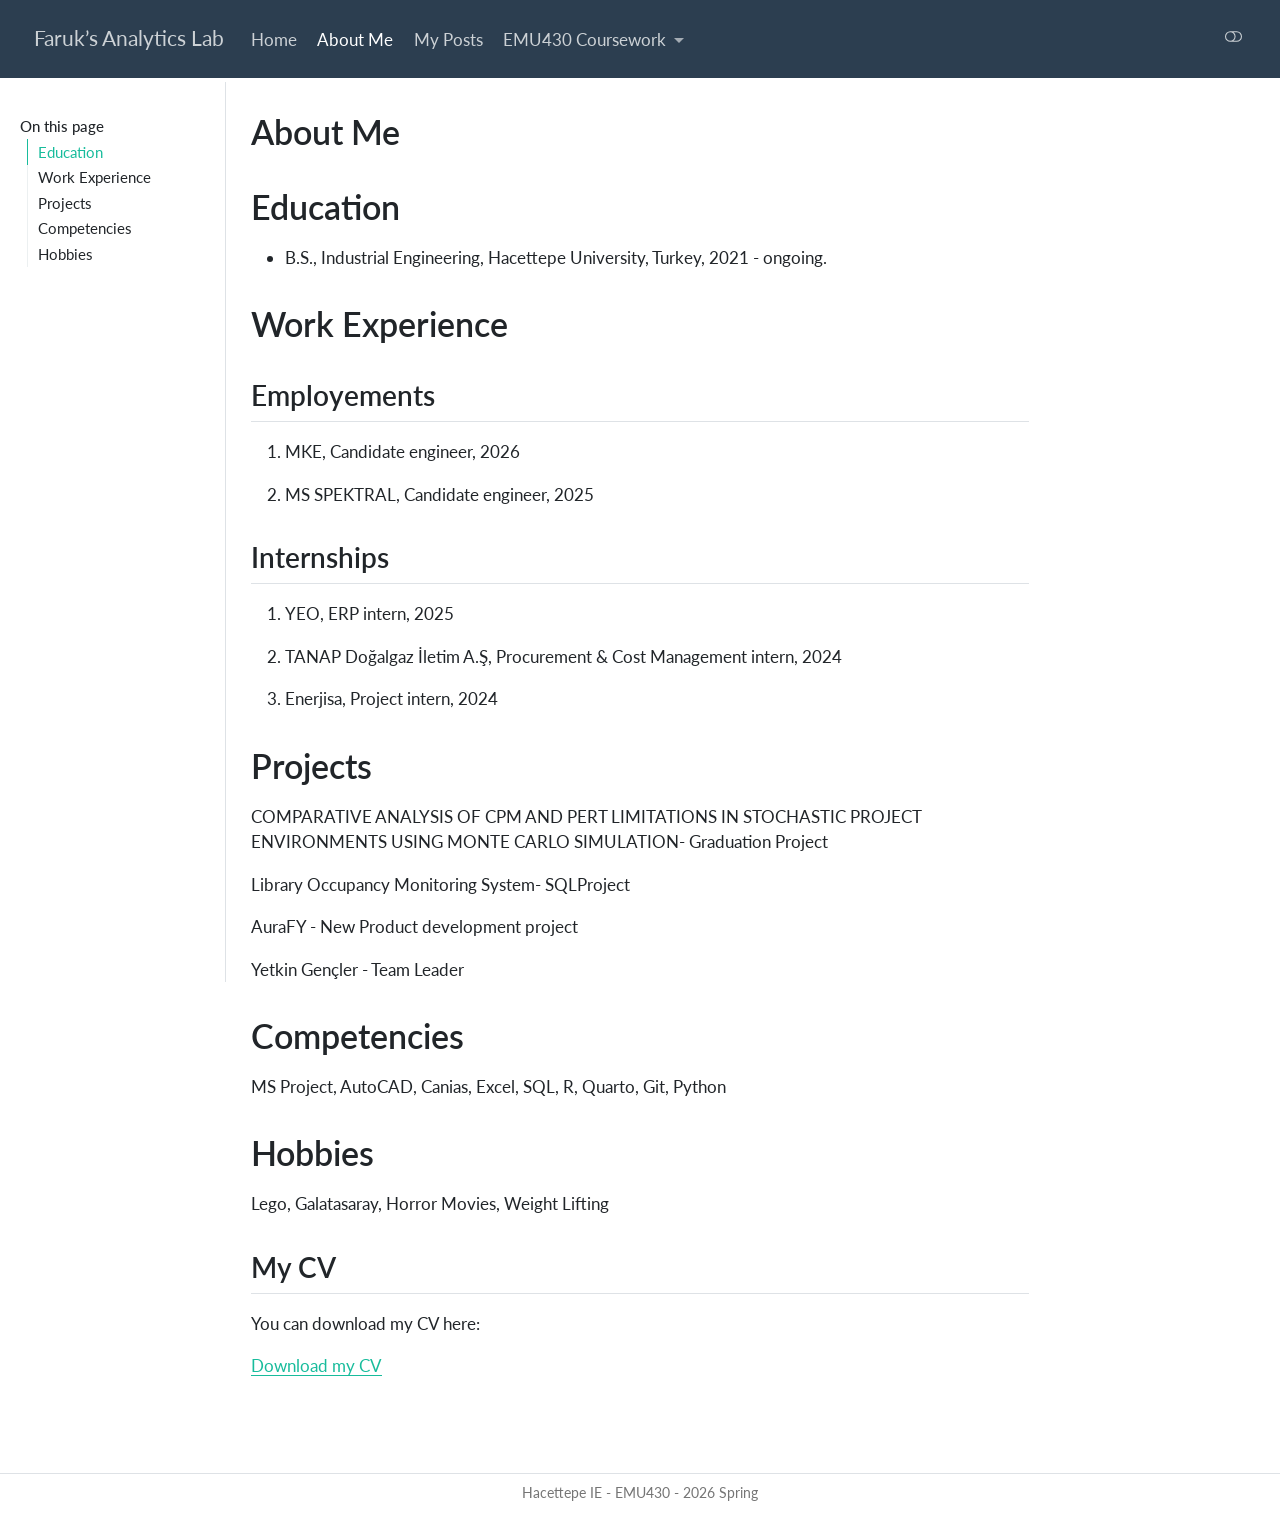
==== commit 7c853fd3: "Update personal website content" ====
--- a/docs/about.html
+++ b/docs/about.html
@@ -7,7 +7,7 @@
 <meta name="viewport" content="width=device-width, initial-scale=1.0, user-scalable=yes">
 
 
-<title>About Me – [Student/Group Full Name]’s Analytics Lab</title>
+<title>About Me – Faruk’s Analytics Lab</title>
 <style>
 code{white-space: pre-wrap;}
 span.smallcaps{font-variant: small-caps;}
@@ -42,9 +42,9 @@
 <link href="site_libs/quarto-html/quarto-syntax-highlighting-7b89279ff1a6dce999919e0e67d4d9ec.css" rel="stylesheet" class="quarto-color-scheme-extra" id="quarto-text-highlighting-styles">
 <script src="site_libs/bootstrap/bootstrap.min.js"></script>
 <link href="site_libs/bootstrap/bootstrap-icons.css" rel="stylesheet">
-<link href="site_libs/bootstrap/bootstrap-1f4f0a526e33a25f9ede20238f494f88.min.css" rel="stylesheet" append-hash="true" class="quarto-color-scheme" id="quarto-bootstrap" data-mode="light">
-<link href="site_libs/bootstrap/bootstrap-dark-b7d7e4963d0d63b27f52642e5120691d.min.css" rel="stylesheet" append-hash="true" class="quarto-color-scheme quarto-color-alternate" id="quarto-bootstrap" data-mode="dark">
-<link href="site_libs/bootstrap/bootstrap-1f4f0a526e33a25f9ede20238f494f88.min.css" rel="stylesheet" append-hash="true" class="quarto-color-scheme-extra" id="quarto-bootstrap" data-mode="light">
+<link href="site_libs/bootstrap/bootstrap-4fa97ab47821152d99d892ea7cd7716f.min.css" rel="stylesheet" append-hash="true" class="quarto-color-scheme" id="quarto-bootstrap" data-mode="light">
+<link href="site_libs/bootstrap/bootstrap-dark-5b22ffe13dd2aa798062e3956142f8dd.min.css" rel="stylesheet" append-hash="true" class="quarto-color-scheme quarto-color-alternate" id="quarto-bootstrap" data-mode="dark">
+<link href="site_libs/bootstrap/bootstrap-4fa97ab47821152d99d892ea7cd7716f.min.css" rel="stylesheet" append-hash="true" class="quarto-color-scheme-extra" id="quarto-bootstrap" data-mode="light">
 <script id="quarto-search-options" type="application/json">{
   "location": "navbar",
   "copy-button": false,
@@ -249,7 +249,7 @@
     <a href="./index.html" class="navbar-brand navbar-brand-logo">
     </a>
     <a class="navbar-brand" href="./index.html">
-    <span class="navbar-title">[Student/Group Full Name]’s Analytics Lab</span>
+    <span class="navbar-title">Faruk’s Analytics Lab</span>
     </a>
   </div>
             <div id="quarto-search" class="" title="Search"></div>
@@ -288,9 +288,8 @@
 </ul>
           </div> <!-- /navcollapse -->
             <div class="quarto-navbar-tools tools-wide">
-    <a href="https://twitter.com" title="" class="quarto-navigation-tool px-1" aria-label=""><i class="bi bi-github"></i></a>
-    <a href="https://twitter.com" title="" class="quarto-navigation-tool px-1" aria-label=""><i class="bi bi-twitter"></i></a>
-    <a href="https://linkedin.com" title="" class="quarto-navigation-tool px-1" aria-label=""><i class="bi bi-linkedin"></i></a>
+    <a href="https://github.com/farukdikmen" title="" class="quarto-navigation-tool px-1" aria-label=""><i class="bi bi-github"></i></a>
+    <a href="https://www.linkedin.com/in/faruk-dikmen" title="" class="quarto-navigation-tool px-1" aria-label=""><i class="bi bi-linkedin"></i></a>
   <a href="" class="quarto-color-scheme-toggle quarto-navigation-tool  px-1" onclick="window.quartoToggleColorScheme(); return false;" title="Toggle dark mode"><i class="bi"></i></a>
 </div>
       </div> <!-- /container-fluid -->
@@ -314,7 +313,7 @@
   <li><a href="#competencies" id="toc-competencies" class="nav-link" data-scroll-target="#competencies">Competencies</a></li>
   <li><a href="#hobbies" id="toc-hobbies" class="nav-link" data-scroll-target="#hobbies">Hobbies</a>
   <ul class="collapse">
-  <li><a href="#my-cv" id="toc-my-cv" class="nav-link" data-scroll-target="#my-cv">## My CV</a></li>
+  <li><a href="#my-cv" id="toc-my-cv" class="nav-link" data-scroll-target="#my-cv">My CV</a></li>
   </ul></li>
   </ul>
 </nav>
@@ -386,7 +385,7 @@
 <p>Lego, Galatasaray, Horror Movies, Weight Lifting<br>
 </p>
 <section id="my-cv" class="level2">
-<h2 class="anchored" data-anchor-id="my-cv">## My CV</h2>
+<h2 class="anchored" data-anchor-id="my-cv">My CV</h2>
 <p>You can download my CV here:</p>
 <p><a href="cv.pdf">Download my CV</a></p>
 
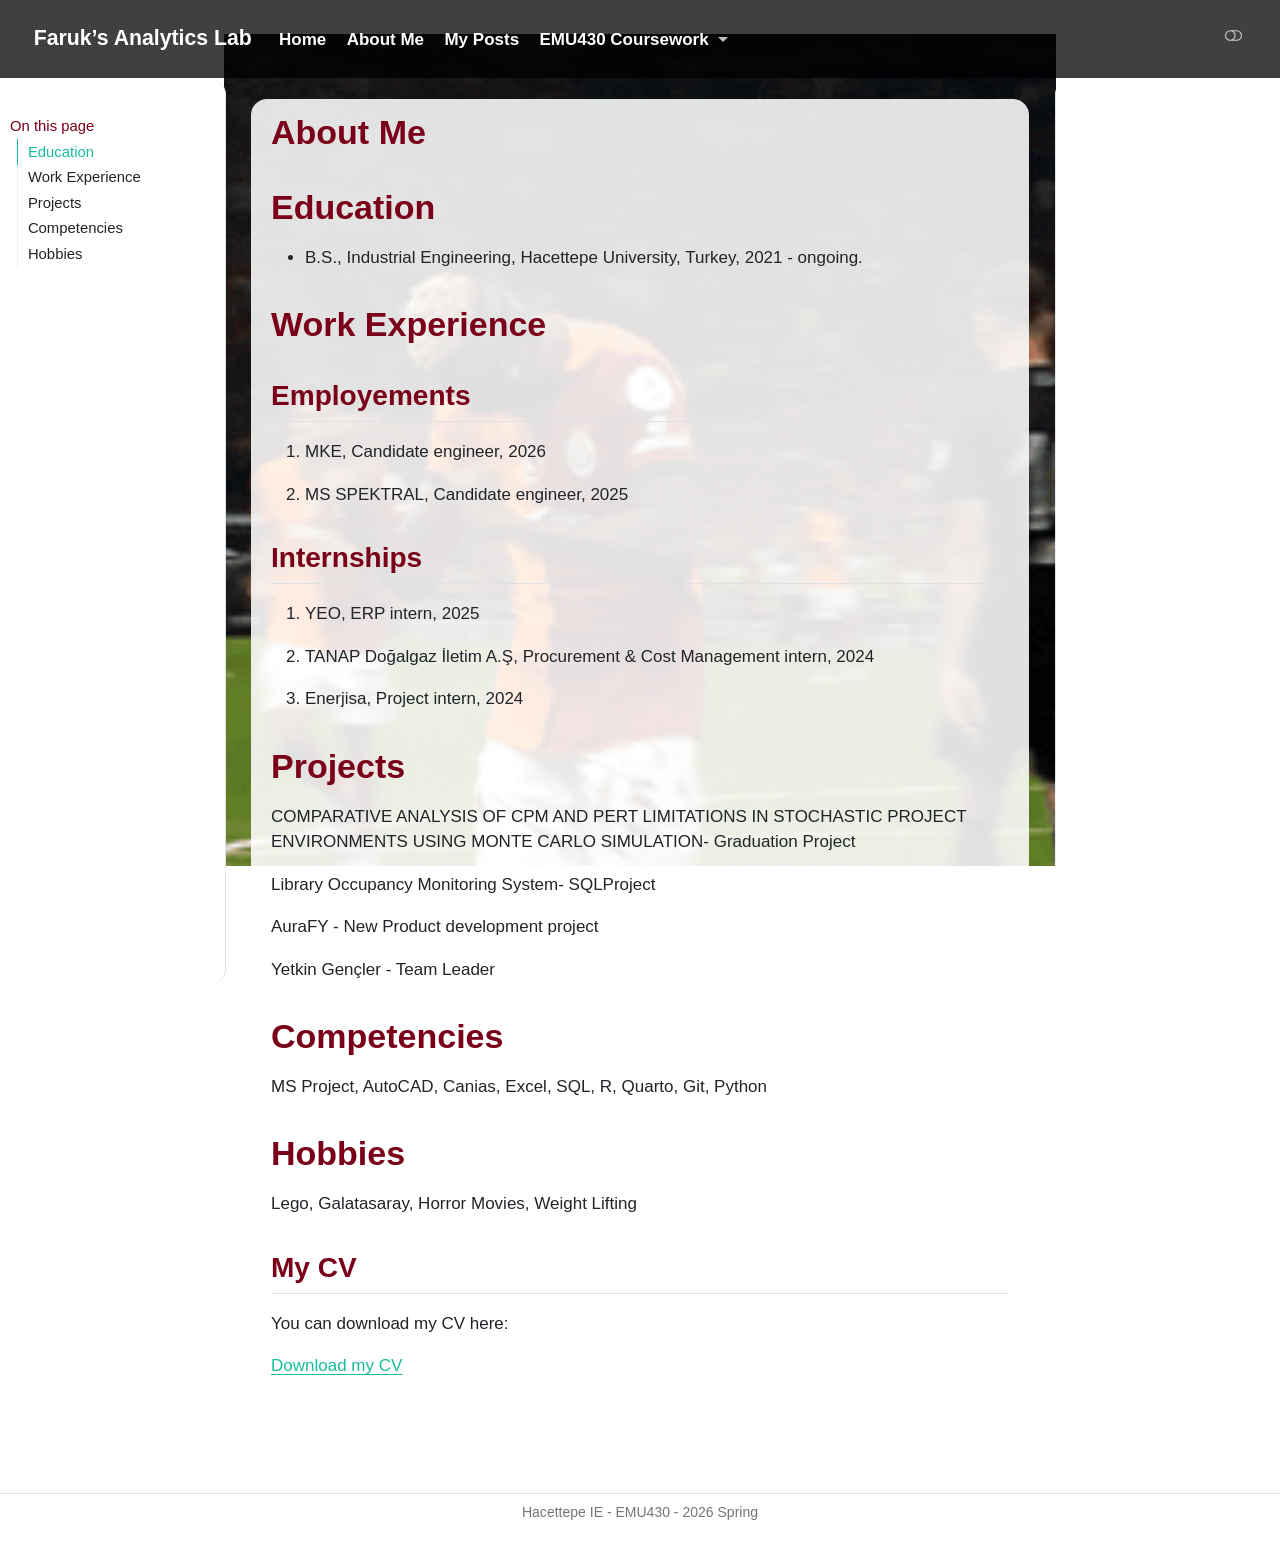
==== commit 4585abc4: "ficc" ====
--- a/docs/about.html
+++ b/docs/about.html
@@ -387,7 +387,7 @@
 <section id="my-cv" class="level2">
 <h2 class="anchored" data-anchor-id="my-cv">My CV</h2>
 <p>You can download my CV here:</p>
-<p><a href="cv.pdf">Download my CV</a></p>
+<p><a href="cv .pdf">Download my CV</a></p>
 
 
 </section>
--- a/docs/styles.css
+++ b/docs/styles.css
@@ -0,0 +1,41 @@
+body {
+  background-image: url("osimhen.gif");
+  background-size: 65%;
+  background-repeat: no-repeat;
+  background-position: center;
+  background-attachment: fixed;
+  font-family: Arial, sans-serif;
+;
+}
+
+.navbar {
+  background-color: rgba(0, 0, 0, 0.75) !important;
+}
+
+.navbar a,
+.navbar-brand {
+  color: white !important;
+  font-weight: bold;
+}
+
+main.content {
+  background-color: rgba(255, 255, 255, 0.88);
+  padding: 20px;
+  border-radius: 16px;
+}
+
+.sidebar {
+  background-color: rgba(255, 255, 255, 0.88);
+  border-radius: 12px;
+  padding: 10px;
+}
+
+h1, h2, h3 {
+  color: #7a0019;
+}
+
+img {
+  border-radius: 16px;
+  max-width: 100%;
+  height: auto;
+}
